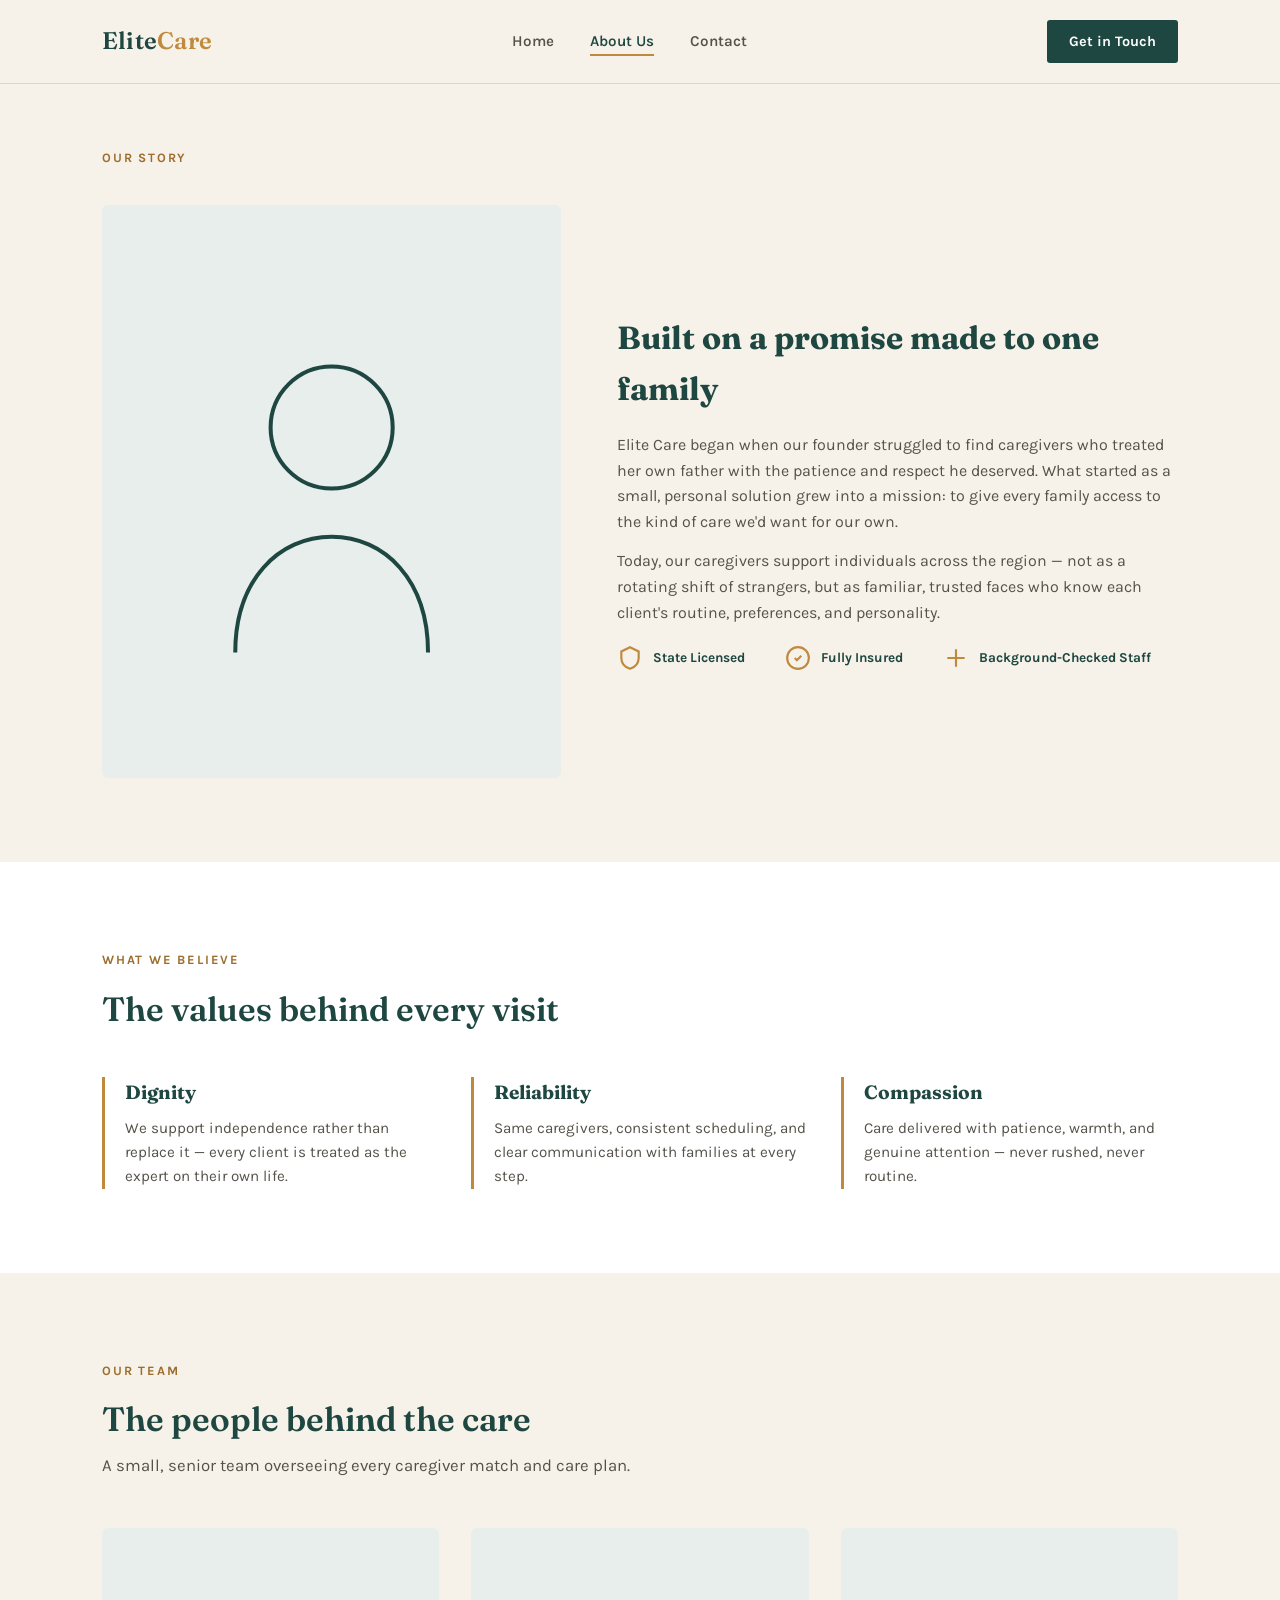
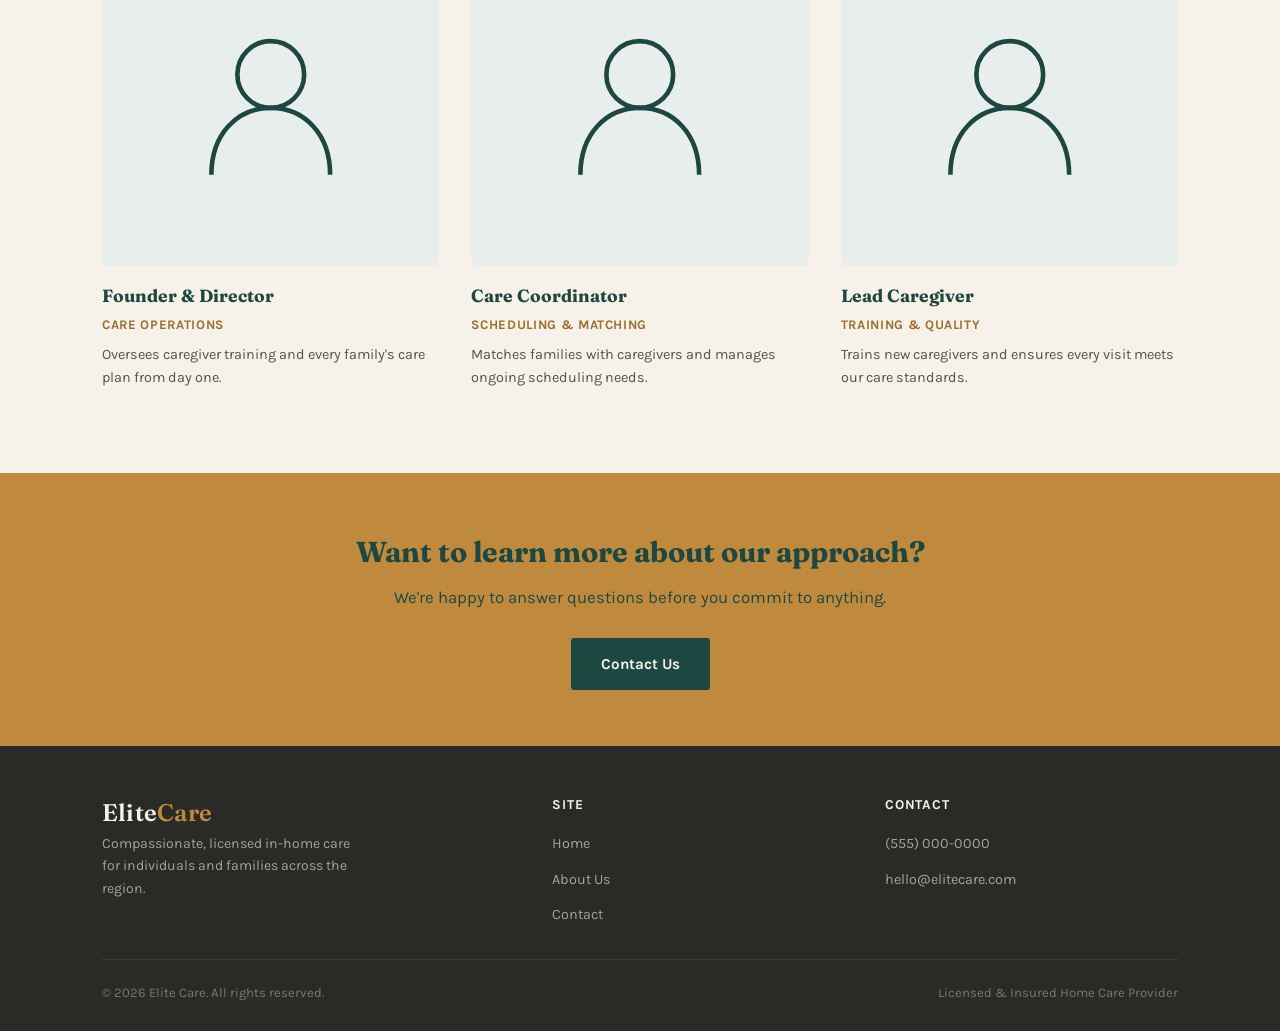
==== about.html @ 44407c24 "Add files via upload" ====
<!DOCTYPE html>
<html lang="en">
<head>
<meta charset="utf-8">
<meta name="viewport" content="width=device-width, initial-scale=1.0">
<title>About Us | Elite Care</title>
<meta name="description" content="Learn about Elite Care's mission, values, and the team behind our compassionate in-home care services.">
<link rel="preconnect" href="https://fonts.googleapis.com">
<link href="https://fonts.googleapis.com/css2?family=Fraunces:wght@500;600;700&amp;family=Karla:wght@400;500;700&amp;display=swap" rel="stylesheet">
<link rel="stylesheet" href="style.css">
<style type="text/css" nonce="">
.redacted {
  color: red !important;
}</style></head>
<body>

<header class="site-header">
  <nav class="nav">
    <a href="index.html" class="brand">Elite<span>Care</span></a>
    <ul class="nav-links">
      <li><a href="index.html">Home</a></li>
      <li><a href="about.html" class="active">About Us</a></li>
      <li><a href="contact.html">Contact</a></li>
    </ul>
    <a href="contact.html" class="nav-cta">Get in Touch</a>
  </nav>
</header>

<section style="padding-top:60px;">
  <div class="wrap">
    <span class="eyebrow" style="color:var(--gold-dark);">Our Story</span>
    <div class="founder-block" style="margin-top:18px;">
      <div class="founder-portrait" style="background:var(--teal-pale); display:flex; align-items:center; justify-content:center;">
        <svg viewbox="0 0 200 240" width="70%" fill="none" stroke="#1F4741" stroke-width="2.5">
          <circle cx="100" cy="80" r="38"></circle>
          <path d="M40 220c0-45 27-72 60-72s60 27 60 72"></path>
        </svg>
      </div>
      <div>
        <h2>Built on a promise made to one family</h2>
        <p>Elite Care began when our founder struggled to find caregivers who treated her own father with the patience and respect he deserved. What started as a small, personal solution grew into a mission: to give every family access to the kind of care we'd want for our own.</p>
        <p>Today, our caregivers support individuals across the region — not as a rotating shift of strangers, but as familiar, trusted faces who know each client's routine, preferences, and personality.</p>
        <div class="badges-row">
          <div class="badge-item">
            <svg viewbox="0 0 24 24" fill="none" stroke="#C08A3E" stroke-width="2"><path d="M12 2l8 4v6c0 5-3.5 8.5-8 10-4.5-1.5-8-5-8-10V6l8-4z"></path></svg>
            State Licensed
          </div>
          <div class="badge-item">
            <svg viewbox="0 0 24 24" fill="none" stroke="#C08A3E" stroke-width="2"><path d="M9 12l2 2 4-4"></path><circle cx="12" cy="12" r="10"></circle></svg>
            Fully Insured
          </div>
          <div class="badge-item">
            <svg viewbox="0 0 24 24" fill="none" stroke="#C08A3E" stroke-width="2"><path d="M12 4v16M4 12h16"></path></svg>
            Background-Checked Staff
          </div>
        </div>
      </div>
    </div>
  </div>
</section>

<section class="section-alt">
  <div class="wrap">
    <div class="section-head">
      <span class="eyebrow">What We Believe</span>
      <h2>The values behind every visit</h2>
    </div>
    <div class="values-grid">
      <div class="value-item">
        <h3>Dignity</h3>
        <p>We support independence rather than replace it — every client is treated as the expert on their own life.</p>
      </div>
      <div class="value-item">
        <h3>Reliability</h3>
        <p>Same caregivers, consistent scheduling, and clear communication with families at every step.</p>
      </div>
      <div class="value-item">
        <h3>Compassion</h3>
        <p>Care delivered with patience, warmth, and genuine attention — never rushed, never routine.</p>
      </div>
    </div>
  </div>
</section>

<section>
  <div class="wrap">
    <div class="section-head">
      <span class="eyebrow">Our Team</span>
      <h2>The people behind the care</h2>
      <p>A small, senior team overseeing every caregiver match and care plan.</p>
    </div>
    <div class="team-grid">
      <div class="team-card">
        <div class="team-photo" style="background:var(--teal-pale); display:flex; align-items:center; justify-content:center;">
          <svg viewbox="0 0 100 100" width="55%" fill="none" stroke="#1F4741" stroke-width="2.5"><circle cx="50" cy="38" r="18"></circle><path d="M18 92c0-22 14-36 32-36s32 14 32 36"></path></svg>
        </div>
        <h3>Founder &amp; Director</h3>
        <div class="role">Care Operations</div>
        <p class="bio">Oversees caregiver training and every family's care plan from day one.</p>
      </div>
      <div class="team-card">
        <div class="team-photo" style="background:var(--teal-pale); display:flex; align-items:center; justify-content:center;">
          <svg viewbox="0 0 100 100" width="55%" fill="none" stroke="#1F4741" stroke-width="2.5"><circle cx="50" cy="38" r="18"></circle><path d="M18 92c0-22 14-36 32-36s32 14 32 36"></path></svg>
        </div>
        <h3>Care Coordinator</h3>
        <div class="role">Scheduling &amp; Matching</div>
        <p class="bio">Matches families with caregivers and manages ongoing scheduling needs.</p>
      </div>
      <div class="team-card">
        <div class="team-photo" style="background:var(--teal-pale); display:flex; align-items:center; justify-content:center;">
          <svg viewbox="0 0 100 100" width="55%" fill="none" stroke="#1F4741" stroke-width="2.5"><circle cx="50" cy="38" r="18"></circle><path d="M18 92c0-22 14-36 32-36s32 14 32 36"></path></svg>
        </div>
        <h3>Lead Caregiver</h3>
        <div class="role">Training &amp; Quality</div>
        <p class="bio">Trains new caregivers and ensures every visit meets our care standards.</p>
      </div>
    </div>
  </div>
</section>

<div class="cta-banner">
  <h2>Want to learn more about our approach?</h2>
  <p>We're happy to answer questions before you commit to anything.</p>
  <a href="contact.html" class="btn btn-gold">Contact Us</a>
</div>

<footer>
  <div class="wrap">
    <div class="footer-grid">
      <div>
        <a href="index.html" class="brand">Elite<span>Care</span></a>
        <p>Compassionate, licensed in-home care for individuals and families across the region.</p>
      </div>
      <div class="footer-col">
        <h4>Site</h4>
        <ul>
          <li><a href="index.html">Home</a></li>
          <li><a href="about.html">About Us</a></li>
          <li><a href="contact.html">Contact</a></li>
        </ul>
      </div>
      <div class="footer-col">
        <h4>Contact</h4>
        <ul>
          <li><a href="tel:+15550000000">(555) 000-0000</a></li>
          <li><a href="mailto:hello@elitecare.com">hello@elitecare.com</a></li>
        </ul>
      </div>
    </div>
    <div class="footer-bottom">
      <span>© 2026 Elite Care. All rights reserved.</span>
      <span>Licensed &amp; Insured Home Care Provider</span>
    </div>
  </div>
</footer>

</body>
</html>
---- style.css ----
/* ============================================
   Elite Care — Design Tokens
   Palette: deep teal (trust, calm) + warm ochre gold (warmth, care)
   Type: Fraunces (display, warm serif) + Karla (body, clean sans)
   ============================================ */

:root {
  --teal-deep: #1F4741;
  --teal-mid: #3D6B63;
  --teal-pale: #E7EEEC;
  --cream: #F6F2E9;
  --gold: #C08A3E;
  --gold-dark: #9C6D2C;
  --charcoal: #2A2A26;
  --charcoal-soft: #55524A;
  --white: #FFFFFF;
  --line: #DDD5C4;

  --font-display: 'Fraunces', Georgia, serif;
  --font-body: 'Karla', -apple-system, sans-serif;

  --max-w: 1140px;
}

* { box-sizing: border-box; margin: 0; padding: 0; }

html { scroll-behavior: smooth; }

body {
  font-family: var(--font-body);
  color: var(--charcoal);
  background: var(--cream);
  line-height: 1.6;
  -webkit-font-smoothing: antialiased;
}

a { color: inherit; text-decoration: none; }

img { max-width: 100%; display: block; }

.wrap {
  max-width: var(--max-w);
  margin: 0 auto;
  padding: 0 32px;
}

/* ---------- Header / Nav ---------- */
.site-header {
  position: sticky;
  top: 0;
  z-index: 50;
  background: var(--cream);
  border-bottom: 1px solid var(--line);
}

.nav {
  display: flex;
  align-items: center;
  justify-content: space-between;
  padding: 20px 32px;
  max-width: var(--max-w);
  margin: 0 auto;
}

.brand {
  font-family: var(--font-display);
  font-weight: 600;
  font-size: 1.5rem;
  color: var(--teal-deep);
  letter-spacing: 0.01em;
}

.brand span {
  color: var(--gold);
}

.nav-links {
  display: flex;
  gap: 36px;
  list-style: none;
  font-size: 0.95rem;
  font-weight: 600;
}

.nav-links a {
  color: var(--charcoal-soft);
  padding-bottom: 4px;
  border-bottom: 2px solid transparent;
  transition: border-color 0.2s, color 0.2s;
}

.nav-links a:hover,
.nav-links a.active {
  color: var(--teal-deep);
  border-color: var(--gold);
}

.nav-cta {
  background: var(--teal-deep);
  color: var(--white) !important;
  padding: 10px 22px;
  border-radius: 3px;
  font-weight: 700;
  font-size: 0.9rem;
  transition: background 0.2s;
}
.nav-cta:hover { background: var(--gold-dark); }

.nav-toggle { display: none; }

/* ---------- Hero ---------- */
.hero {
  background: var(--teal-deep);
  color: var(--cream);
  overflow: hidden;
  position: relative;
}

.hero-inner {
  max-width: var(--max-w);
  margin: 0 auto;
  padding: 90px 32px 70px;
  display: grid;
  grid-template-columns: 1.1fr 0.9fr;
  gap: 50px;
  align-items: center;
}

.eyebrow {
  font-size: 0.8rem;
  letter-spacing: 0.14em;
  text-transform: uppercase;
  color: var(--gold);
  font-weight: 700;
  margin-bottom: 18px;
  display: inline-block;
}

.hero h1 {
  font-family: var(--font-display);
  font-size: 3rem;
  line-height: 1.1;
  font-weight: 600;
  margin-bottom: 22px;
  max-width: 15ch;
}

.hero p.lead {
  font-size: 1.15rem;
  color: #D9E4E1;
  max-width: 42ch;
  margin-bottom: 34px;
}

.btn {
  display: inline-block;
  font-weight: 700;
  padding: 14px 30px;
  border-radius: 3px;
  font-size: 0.95rem;
  transition: transform 0.15s, background 0.2s;
}

.btn-gold {
  background: var(--gold);
  color: var(--teal-deep);
}
.btn-gold:hover { background: #d59b4c; transform: translateY(-1px); }

.btn-outline {
  border: 1.5px solid var(--cream);
  color: var(--cream);
  margin-left: 14px;
}
.btn-outline:hover { background: rgba(246,242,233,0.1); }

.hero-actions { display: flex; align-items: center; flex-wrap: wrap; gap: 4px; }

/* Hero illustration */
.hero-art { width: 100%; }

/* ---------- Section basics ---------- */
section { padding: 84px 0; }

.section-head {
  max-width: 640px;
  margin-bottom: 48px;
}

.section-head .eyebrow { color: var(--gold-dark); }

.section-head h2 {
  font-family: var(--font-display);
  font-size: 2.1rem;
  font-weight: 600;
  color: var(--teal-deep);
  line-height: 1.2;
}

.section-head p {
  color: var(--charcoal-soft);
  margin-top: 14px;
  font-size: 1.05rem;
}

.section-alt { background: var(--white); }

/* ---------- Services grid ---------- */
.services-grid {
  display: grid;
  grid-template-columns: repeat(4, 1fr);
  gap: 28px;
}

.service-card {
  background: var(--white);
  border: 1px solid var(--line);
  border-radius: 4px;
  padding: 30px 24px;
  transition: border-color 0.2s, transform 0.2s;
}
.service-card:hover {
  border-color: var(--gold);
  transform: translateY(-3px);
}

.service-card .icon {
  width: 42px; height: 42px;
  margin-bottom: 18px;
}

.service-card h3 {
  font-family: var(--font-display);
  font-size: 1.15rem;
  color: var(--teal-deep);
  margin-bottom: 8px;
  font-weight: 600;
}

.service-card p {
  font-size: 0.92rem;
  color: var(--charcoal-soft);
}

/* ---------- Day of Care (signature element) ---------- */
.day-of-care {
  background: var(--teal-pale);
}

.timeline {
  display: grid;
  grid-template-columns: repeat(4, 1fr);
  gap: 0;
  position: relative;
  margin-top: 20px;
}

.timeline::before {
  content: '';
  position: absolute;
  top: 22px;
  left: 6%;
  right: 6%;
  height: 2px;
  background: var(--gold);
  opacity: 0.4;
}

.time-stop {
  text-align: center;
  padding: 0 14px;
  position: relative;
}

.time-dot {
  width: 46px; height: 46px;
  border-radius: 50%;
  background: var(--white);
  border: 2px solid var(--gold);
  display: flex;
  align-items: center;
  justify-content: center;
  margin: 0 auto 18px;
  position: relative;
  z-index: 2;
}

.time-dot svg { width: 22px; height: 22px; }

.time-label {
  font-size: 0.78rem;
  text-transform: uppercase;
  letter-spacing: 0.08em;
  color: var(--gold-dark);
  font-weight: 700;
  margin-bottom: 6px;
}

.time-stop h4 {
  font-family: var(--font-display);
  color: var(--teal-deep);
  font-size: 1.05rem;
  margin-bottom: 6px;
  font-weight: 600;
}

.time-stop p {
  font-size: 0.88rem;
  color: var(--charcoal-soft);
}

/* ---------- Trust / values ---------- */
.values-grid {
  display: grid;
  grid-template-columns: repeat(3, 1fr);
  gap: 32px;
}

.value-item {
  border-left: 3px solid var(--gold);
  padding-left: 20px;
}

.value-item h3 {
  font-family: var(--font-display);
  color: var(--teal-deep);
  font-size: 1.2rem;
  margin-bottom: 8px;
}

.value-item p { color: var(--charcoal-soft); font-size: 0.95rem; }

/* ---------- Testimonial ---------- */
.testimonial {
  background: var(--teal-deep);
  color: var(--cream);
  border-radius: 6px;
  padding: 48px;
  display: grid;
  grid-template-columns: auto 1fr;
  gap: 32px;
  align-items: center;
}

.testimonial .mark {
  font-family: var(--font-display);
  font-size: 4rem;
  color: var(--gold);
  line-height: 1;
}

.testimonial blockquote {
  font-family: var(--font-display);
  font-size: 1.35rem;
  font-weight: 500;
  line-height: 1.45;
  margin-bottom: 14px;
}

.testimonial cite {
  font-style: normal;
  color: #C7D6D2;
  font-size: 0.9rem;
}

/* ---------- CTA banner ---------- */
.cta-banner {
  background: var(--gold);
  color: var(--teal-deep);
  text-align: center;
  padding: 56px 32px;
}

.cta-banner h2 {
  font-family: var(--font-display);
  font-size: 1.8rem;
  margin-bottom: 10px;
}

.cta-banner p { margin-bottom: 26px; font-size: 1.05rem; }

.cta-banner .btn-gold {
  background: var(--teal-deep);
  color: var(--cream);
}
.cta-banner .btn-gold:hover { background: var(--charcoal); }

/* ---------- About page ---------- */
.founder-block {
  display: grid;
  grid-template-columns: 0.9fr 1.1fr;
  gap: 56px;
  align-items: center;
}

.founder-portrait {
  aspect-ratio: 4/5;
  border-radius: 6px;
  overflow: hidden;
}

.founder-block h2 {
  font-family: var(--font-display);
  color: var(--teal-deep);
  font-size: 2rem;
  margin-bottom: 18px;
}

.founder-block p { color: var(--charcoal-soft); margin-bottom: 14px; }

.badges-row {
  display: flex;
  gap: 40px;
  flex-wrap: wrap;
  margin-top: 20px;
}

.badge-item {
  display: flex;
  align-items: center;
  gap: 10px;
  font-size: 0.85rem;
  font-weight: 700;
  color: var(--teal-deep);
}

.badge-item svg { width: 26px; height: 26px; }

.team-grid {
  display: grid;
  grid-template-columns: repeat(3, 1fr);
  gap: 32px;
}

.team-card {
  text-align: left;
}

.team-photo {
  aspect-ratio: 1;
  border-radius: 6px;
  margin-bottom: 16px;
  overflow: hidden;
}

.team-card h3 {
  font-family: var(--font-display);
  color: var(--teal-deep);
  font-size: 1.1rem;
  margin-bottom: 4px;
}

.team-card .role {
  color: var(--gold-dark);
  font-size: 0.82rem;
  font-weight: 700;
  text-transform: uppercase;
  letter-spacing: 0.05em;
  margin-bottom: 8px;
}

.team-card p.bio { font-size: 0.9rem; color: var(--charcoal-soft); }

/* ---------- Contact page ---------- */
.contact-grid {
  display: grid;
  grid-template-columns: 1.1fr 0.9fr;
  gap: 56px;
}

.contact-form {
  display: flex;
  flex-direction: column;
  gap: 18px;
}

.form-row { display: flex; flex-direction: column; gap: 6px; }

.form-row label {
  font-size: 0.85rem;
  font-weight: 700;
  color: var(--teal-deep);
}

.form-row input,
.form-row select,
.form-row textarea {
  border: 1px solid var(--line);
  background: var(--white);
  padding: 12px 14px;
  border-radius: 3px;
  font-family: var(--font-body);
  font-size: 0.95rem;
  color: var(--charcoal);
}

.form-row input:focus,
.form-row select:focus,
.form-row textarea:focus {
  outline: 2px solid var(--gold);
  outline-offset: 1px;
}

.contact-form textarea { resize: vertical; min-height: 120px; }

.contact-side {
  background: var(--white);
  border: 1px solid var(--line);
  border-radius: 6px;
  padding: 32px;
}

.contact-side h3 {
  font-family: var(--font-display);
  color: var(--teal-deep);
  margin-bottom: 18px;
  font-size: 1.2rem;
}

.contact-line {
  display: flex;
  gap: 14px;
  margin-bottom: 18px;
  align-items: flex-start;
}

.contact-line svg {
  width: 20px; height: 20px;
  flex-shrink: 0;
  margin-top: 2px;
  color: var(--gold-dark);
}

.contact-line strong { display: block; font-size: 0.9rem; color: var(--charcoal); }
.contact-line span { font-size: 0.88rem; color: var(--charcoal-soft); }

.map-embed {
  margin-top: 20px;
  border-radius: 4px;
  overflow: hidden;
  border: 1px solid var(--line);
}
.map-embed iframe { width: 100%; height: 220px; border: 0; display: block; }

/* ---------- Footer ---------- */
footer {
  background: var(--charcoal);
  color: #C7C3B8;
  padding: 48px 0 28px;
}

.footer-grid {
  display: grid;
  grid-template-columns: 1.4fr 1fr 1fr;
  gap: 40px;
  margin-bottom: 32px;
}

.footer-grid .brand { color: var(--cream); margin-bottom: 10px; }
.footer-grid .brand span { color: var(--gold); }

.footer-grid p { font-size: 0.88rem; color: #A7A395; max-width: 32ch; }

.footer-col h4 {
  color: var(--cream);
  font-size: 0.85rem;
  text-transform: uppercase;
  letter-spacing: 0.06em;
  margin-bottom: 14px;
}

.footer-col ul { list-style: none; display: flex; flex-direction: column; gap: 10px; }
.footer-col a { font-size: 0.9rem; color: #A7A395; transition: color 0.2s; }
.footer-col a:hover { color: var(--gold); }

.footer-bottom {
  border-top: 1px solid #3D3B34;
  padding-top: 22px;
  font-size: 0.82rem;
  color: #7C7969;
  display: flex;
  justify-content: space-between;
  flex-wrap: wrap;
  gap: 10px;
}

/* ---------- Responsive ---------- */
@media (max-width: 860px) {
  .hero-inner { grid-template-columns: 1fr; padding-top: 50px; }
  .hero h1 { font-size: 2.2rem; }
  .nav-links { display: none; }
  .services-grid { grid-template-columns: repeat(2, 1fr); }
  .timeline { grid-template-columns: repeat(2, 1fr); row-gap: 32px; }
  .timeline::before { display: none; }
  .values-grid { grid-template-columns: 1fr; }
  .testimonial { grid-template-columns: 1fr; padding: 32px; }
  .founder-block { grid-template-columns: 1fr; }
  .team-grid { grid-template-columns: 1fr 1fr; }
  .contact-grid { grid-template-columns: 1fr; }
  .footer-grid { grid-template-columns: 1fr; }
}

@media (max-width: 480px) {
  .services-grid { grid-template-columns: 1fr; }
  .team-grid { grid-template-columns: 1fr; }
}

/* Reduced motion */
@media (prefers-reduced-motion: reduce) {
  * { transition: none !important; scroll-behavior: auto !important; }
}
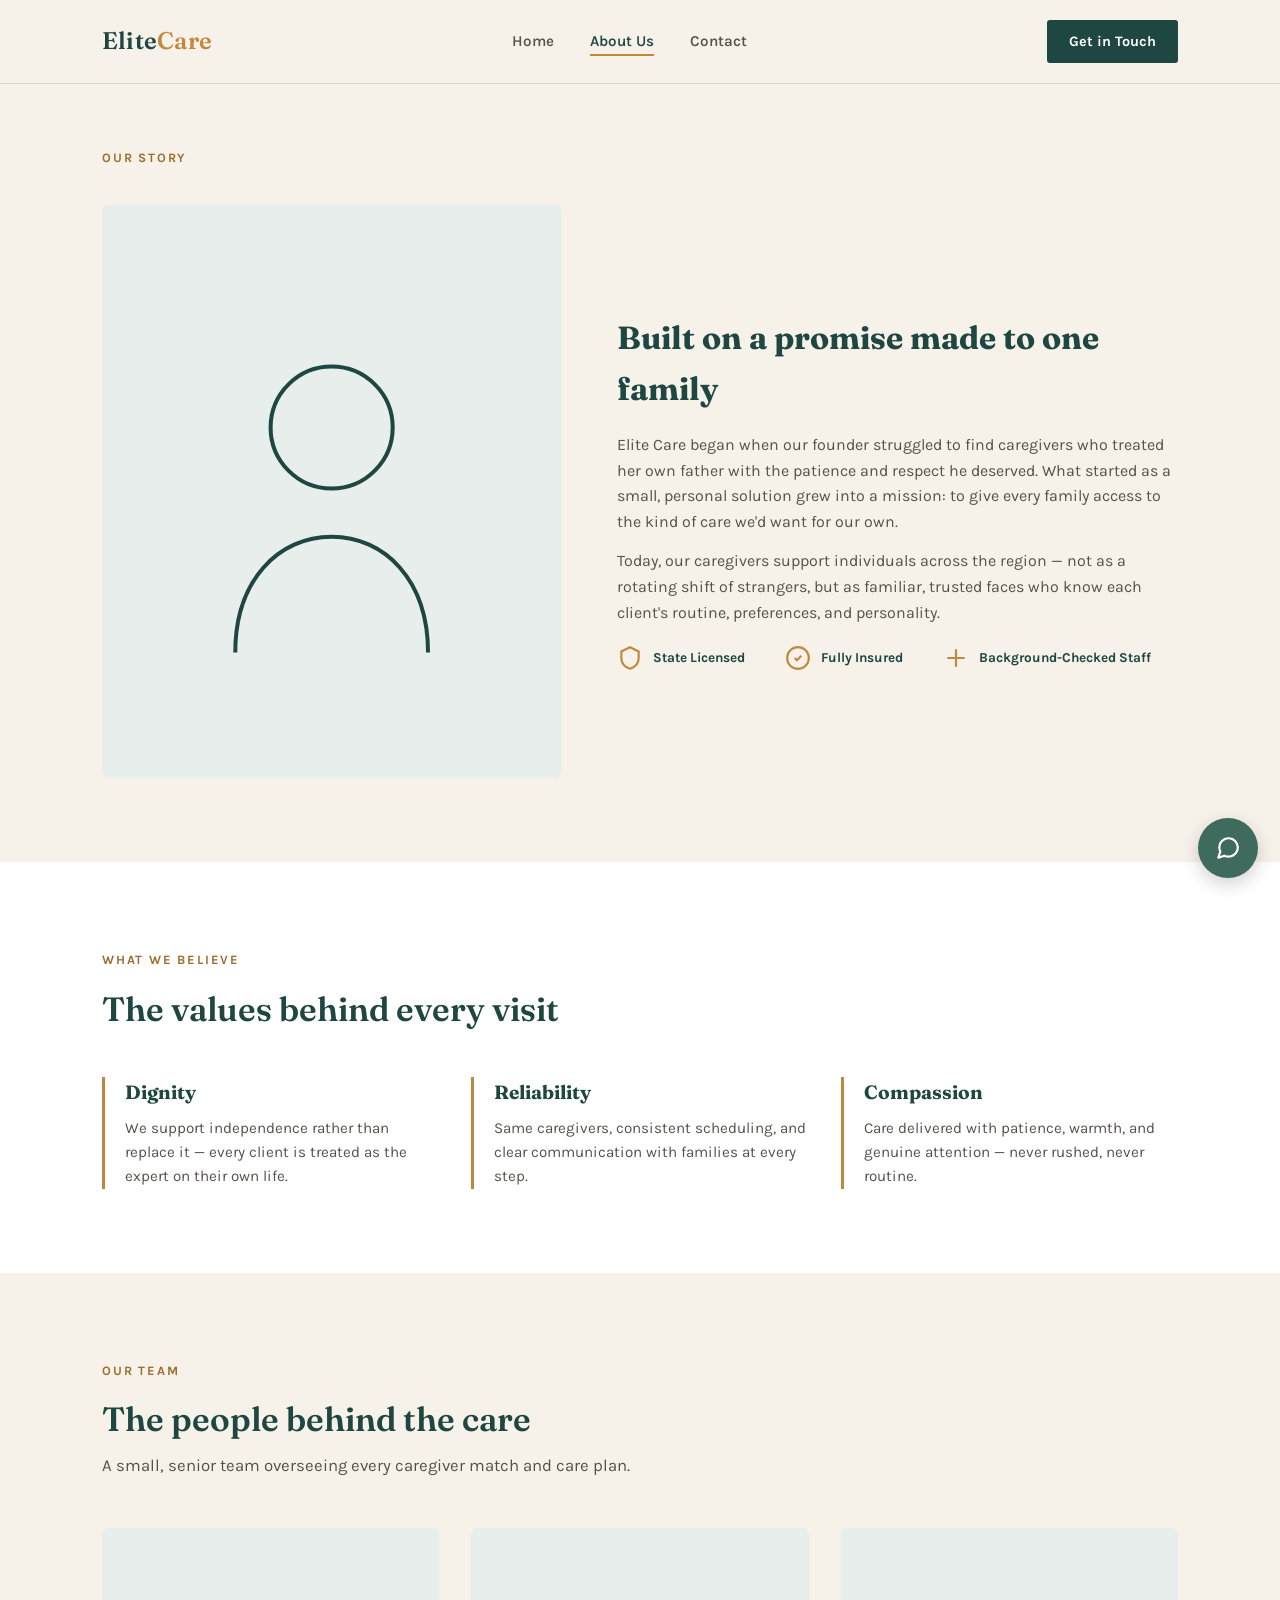
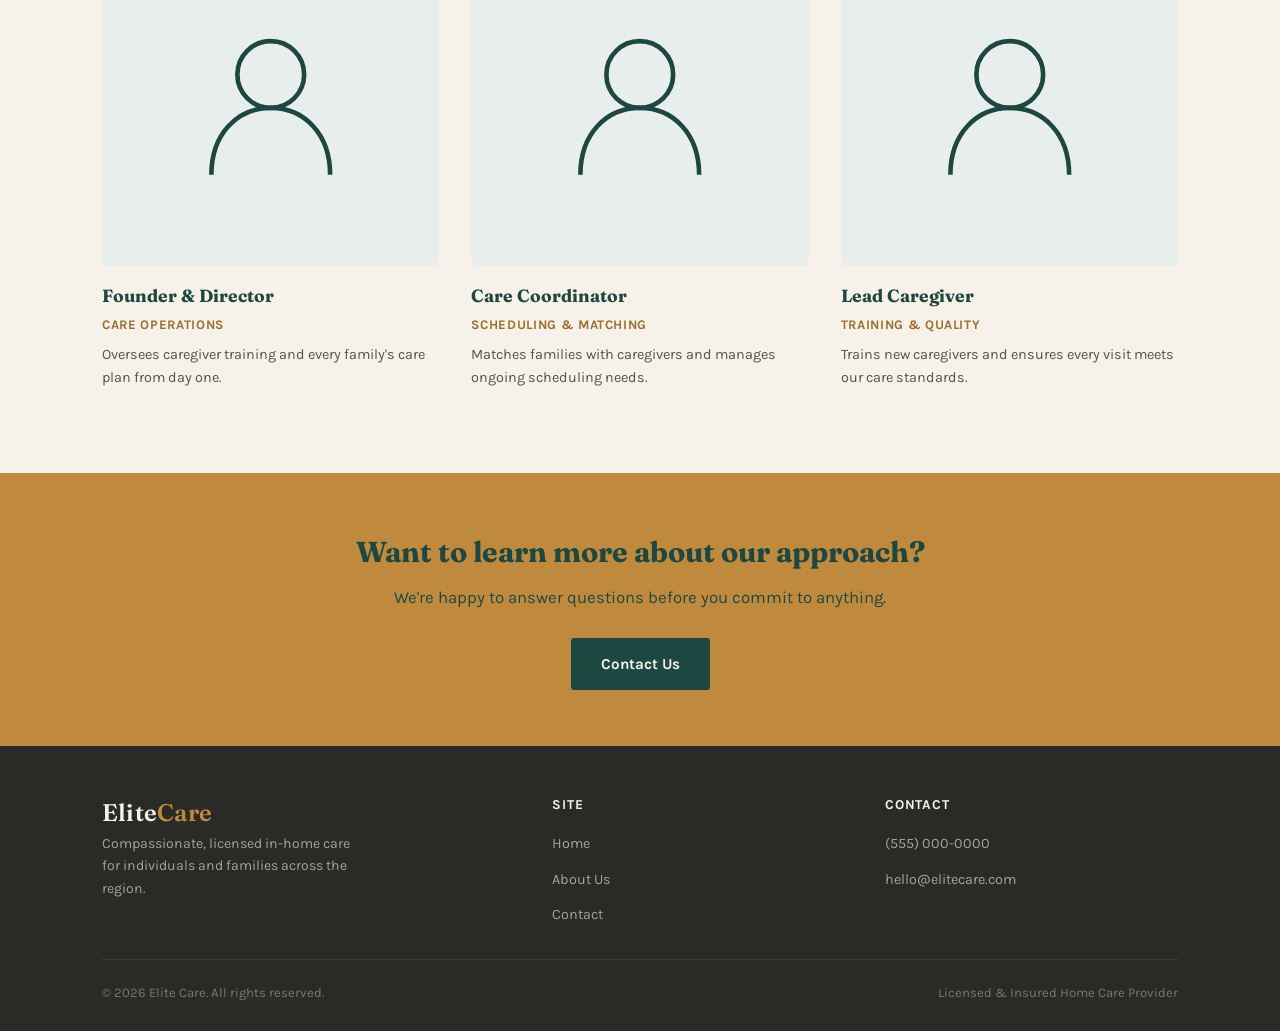
==== commit 94e6db3b: "Update about.html" ====
--- a/about.html
+++ b/about.html
@@ -153,6 +153,298 @@
     </div>
   </div>
 </footer>
-
+<!--
+  ELITE CARE — FREE FAQ CHAT WIDGET (no API key, no backend, no cost)
+  --------------------------------------------------------------------
+-->
+<style>
+  #ec-chat-launcher {
+    position: fixed;
+    bottom: 22px;
+    right: 22px;
+    width: 60px;
+    height: 60px;
+    border-radius: 50%;
+    background: #3F6B5E;
+    color: #fff;
+    border: none;
+    box-shadow: 0 6px 18px rgba(0,0,0,0.18);
+    cursor: pointer;
+    display: flex;
+    align-items: center;
+    justify-content: center;
+    z-index: 9999;
+    transition: transform 0.15s ease;
+  }
+  #ec-chat-launcher:hover { transform: scale(1.06); }
+  #ec-chat-launcher svg { width: 26px; height: 26px; }
+
+  #ec-chat-panel {
+    position: fixed;
+    bottom: 96px;
+    right: 22px;
+    width: 340px;
+    max-width: calc(100vw - 32px);
+    height: 460px;
+    max-height: calc(100vh - 140px);
+    background: #FCFBF8;
+    border-radius: 16px;
+    box-shadow: 0 12px 40px rgba(0,0,0,0.22);
+    display: none;
+    flex-direction: column;
+    overflow: hidden;
+    z-index: 9999;
+    font-family: -apple-system, BlinkMacSystemFont, "Segoe UI", Helvetica, Arial, sans-serif;
+  }
+  #ec-chat-panel.open { display: flex; }
+
+  #ec-chat-header {
+    background: #3F6B5E;
+    color: #fff;
+    padding: 14px 16px;
+    display: flex;
+    justify-content: space-between;
+    align-items: center;
+  }
+  #ec-chat-header .title { font-weight: 600; font-size: 15px; }
+  #ec-chat-header .subtitle { font-size: 12px; opacity: 0.85; margin-top: 2px; }
+  #ec-chat-close {
+    background: none; border: none; color: #fff; cursor: pointer;
+    font-size: 20px; line-height: 1; padding: 4px;
+  }
+
+  #ec-chat-messages {
+    flex: 1;
+    overflow-y: auto;
+    padding: 14px;
+    display: flex;
+    flex-direction: column;
+    gap: 10px;
+    background: #FCFBF8;
+  }
+  .ec-msg { max-width: 82%; padding: 9px 12px; border-radius: 12px; font-size: 13.5px; line-height: 1.4; white-space: pre-line; }
+  .ec-msg.bot { background: #EDEAE2; color: #2B2B28; align-self: flex-start; border-bottom-left-radius: 4px; }
+  .ec-msg.user { background: #3F6B5E; color: #fff; align-self: flex-end; border-bottom-right-radius: 4px; }
+
+  #ec-chat-quickreplies {
+    display: flex;
+    flex-wrap: wrap;
+    gap: 6px;
+    padding: 0 14px 10px 14px;
+    background: #FCFBF8;
+  }
+  .ec-quick-btn {
+    background: #fff;
+    border: 1px solid #DAD5C6;
+    color: #3F6B5E;
+    font-size: 12px;
+    padding: 6px 10px;
+    border-radius: 14px;
+    cursor: pointer;
+  }
+  .ec-quick-btn:hover { background: #EDEAE2; }
+
+  #ec-chat-inputbar {
+    display: flex;
+    border-top: 1px solid #E7E3D8;
+    padding: 10px;
+    gap: 8px;
+    background: #FCFBF8;
+  }
+  #ec-chat-input {
+    flex: 1;
+    border: 1px solid #DAD5C6;
+    border-radius: 20px;
+    padding: 9px 14px;
+    font-size: 13.5px;
+    outline: none;
+  }
+  #ec-chat-input:focus { border-color: #3F6B5E; }
+  #ec-chat-send {
+    background: #3F6B5E;
+    border: none;
+    color: #fff;
+    width: 38px;
+    height: 38px;
+    border-radius: 50%;
+    cursor: pointer;
+    flex-shrink: 0;
+    display: flex;
+    align-items: center;
+    justify-content: center;
+  }
+  #ec-chat-send svg { width: 16px; height: 16px; }
+
+  @media (max-width: 420px) {
+    #ec-chat-panel { right: 16px; left: 16px; width: auto; }
+    #ec-chat-launcher { right: 16px; }
+  }
+</style>
+
+<button id="ec-chat-launcher" aria-label="Open chat">
+  <svg viewBox="0 0 24 24" fill="none" stroke="currentColor" stroke-width="2" stroke-linecap="round" stroke-linejoin="round">
+    <path d="M21 11.5a8.38 8.38 0 0 1-.9 3.8 8.5 8.5 0 0 1-7.6 4.7 8.38 8.38 0 0 1-3.8-.9L3 21l1.9-5.7a8.38 8.38 0 0 1-.9-3.8 8.5 8.5 0 0 1 4.7-7.6 8.38 8.38 0 0 1 3.8-.9h.5a8.48 8.48 0 0 1 8 8v.5z"/>
+  </svg>
+</button>
+
+<div id="ec-chat-panel">
+  <div id="ec-chat-header">
+    <div>
+      <div class="title">Elite Care Assistant</div>
+      <div class="subtitle">Here 24/7</div>
+    </div>
+    <button id="ec-chat-close" aria-label="Close chat">×</button>
+  </div>
+  <div id="ec-chat-messages"></div>
+  <div id="ec-chat-quickreplies"></div>
+  <div id="ec-chat-inputbar">
+    <input id="ec-chat-input" type="text" placeholder="Ask a question..." autocomplete="off" />
+    <button id="ec-chat-send" aria-label="Send">
+      <svg viewBox="0 0 24 24" fill="currentColor"><path d="M2 21l21-9L2 3v7l15 2-15 2z"/></svg>
+    </button>
+  </div>
+</div>
+
+<script>
+(function () {
+  // ---------------------------------------------------------------------
+  // EDIT THIS LIST to change what the bot knows. Add as many entries as
+  // you like. "keywords" are words/phrases to look for in the visitor's
+  // message (case-insensitive). First match wins, so put more specific
+  // entries above general ones.
+  // ---------------------------------------------------------------------
+  const FAQS = [
+    {
+      keywords: ["service", "offer", "what do you do", "help with"],
+      answer: "We offer Personal Care (bathing, dressing, mobility support), Companionship, Meal Preparation, and Medication Reminders. Plans are customized to your loved one's routine and needs."
+    },
+    {
+      keywords: ["price", "cost", "how much", "rate", "fee"],
+      answer: "Pricing depends on the type and hours of care needed, so we put together a custom plan after a quick, free consultation. Want me to point you to the booking page?"
+    },
+    {
+      keywords: ["consult", "book", "schedule", "appointment", "get started", "sign up"],
+      answer: "You can schedule a free, no-obligation consultation on our Contact page — that's the best way to get started: elitecare page → Contact Us."
+    },
+    {
+      keywords: ["phone", "call", "number", "contact"],
+      answer: "You can reach us at (555) 000-0000 or email hello@elitecare.com. We're happy to answer questions over the phone too."
+    },
+    {
+      keywords: ["licensed", "insured", "background check", "trust", "safe", "vetted"],
+      answer: "All our caregivers are licensed, insured, background-checked, and trained. We also match families with consistent caregivers rather than a rotating cast of strangers."
+    },
+    {
+      keywords: ["live-in", "full time", "full-time", "part time", "part-time", "hours", "flexible"],
+      answer: "Scheduling is flexible — anywhere from a few hours a week to full-time live-in support, depending on what your family needs."
+    },
+    {
+      keywords: ["medication", "meds", "pills", "prescription"],
+      answer: "Our caregivers provide timely medication reminders to help keep everyday health routines on track."
+    },
+    {
+      keywords: ["meal", "food", "cook", "eat", "nutrition"],
+      answer: "We prepare nutritious, familiar meals planned around your loved one's dietary needs and preferences."
+    },
+    {
+      keywords: ["companion", "lonely", "company", "conversation", "activities"],
+      answer: "Our companionship visits include conversation, shared activities, and a familiar, friendly presence throughout the day."
+    },
+    {
+      keywords: ["area", "location", "region", "where"],
+      answer: "We provide in-home care across the region. Reach out via the Contact page or call (555) 000-0000 to confirm we cover your area."
+    },
+    {
+      keywords: ["hi", "hello", "hey"],
+      answer: "Hi there! I can help with questions about our services, scheduling, or getting started. What would you like to know?"
+    }
+  ];
+
+  const FALLBACK = "I'm not sure about that one — for anything specific, the best next step is to call (555) 000-0000, email hello@elitecare.com, or book a free consultation on our Contact page.";
+
+  const QUICK_REPLIES = [
+    { label: "Our services", text: "What services do you offer?" },
+    { label: "Pricing", text: "How much does it cost?" },
+    { label: "Book a consult", text: "How do I schedule a consultation?" }
+  ];
+
+  function findAnswer(text) {
+    const lower = text.toLowerCase();
+    for (const faq of FAQS) {
+      if (faq.keywords.some((k) => lower.includes(k))) {
+        return faq.answer;
+      }
+    }
+    return FALLBACK;
+  }
+
+  // ---------------------------------------------------------------------
+  // Widget wiring — no need to edit below this line
+  // ---------------------------------------------------------------------
+  const launcher = document.getElementById("ec-chat-launcher");
+  const panel = document.getElementById("ec-chat-panel");
+  const closeBtn = document.getElementById("ec-chat-close");
+  const messagesEl = document.getElementById("ec-chat-messages");
+  const quickRepliesEl = document.getElementById("ec-chat-quickreplies");
+  const input = document.getElementById("ec-chat-input");
+  const sendBtn = document.getElementById("ec-chat-send");
+
+  let opened = false;
+
+  function addMessage(text, role) {
+    const div = document.createElement("div");
+    div.className = "ec-msg " + (role === "user" ? "user" : "bot");
+    div.textContent = text;
+    messagesEl.appendChild(div);
+    messagesEl.scrollTop = messagesEl.scrollHeight;
+  }
+
+  function renderQuickReplies() {
+    quickRepliesEl.innerHTML = "";
+    QUICK_REPLIES.forEach((q) => {
+      const btn = document.createElement("button");
+      btn.className = "ec-quick-btn";
+      btn.textContent = q.label;
+      btn.addEventListener("click", () => handleUserText(q.text));
+      quickRepliesEl.appendChild(btn);
+    });
+  }
+
+  function toggle() {
+    opened = !opened;
+    panel.classList.toggle("open", opened);
+    if (opened && messagesEl.children.length === 0) {
+      addMessage("Hi! I'm the Elite Care assistant, here 24/7. Ask me anything about our services, or tap a question below to get started.", "bot");
+      renderQuickReplies();
+    }
+    if (opened) input.focus();
+  }
+
+  launcher.addEventListener("click", toggle);
+  closeBtn.addEventListener("click", toggle);
+
+  function handleUserText(text) {
+    if (!text.trim()) return;
+    addMessage(text, "user");
+    setTimeout(() => {
+      addMessage(findAnswer(text), "bot");
+    }, 300); // tiny delay so it feels like a real reply, not an instant lookup
+  }
+
+  sendBtn.addEventListener("click", () => {
+    const text = input.value;
+    input.value = "";
+    handleUserText(text);
+  });
+
+  input.addEventListener("keydown", (e) => {
+    if (e.key === "Enter") {
+      const text = input.value;
+      input.value = "";
+      handleUserText(text);
+    }
+  });
+})();
+</script>
 </body>
 </html>
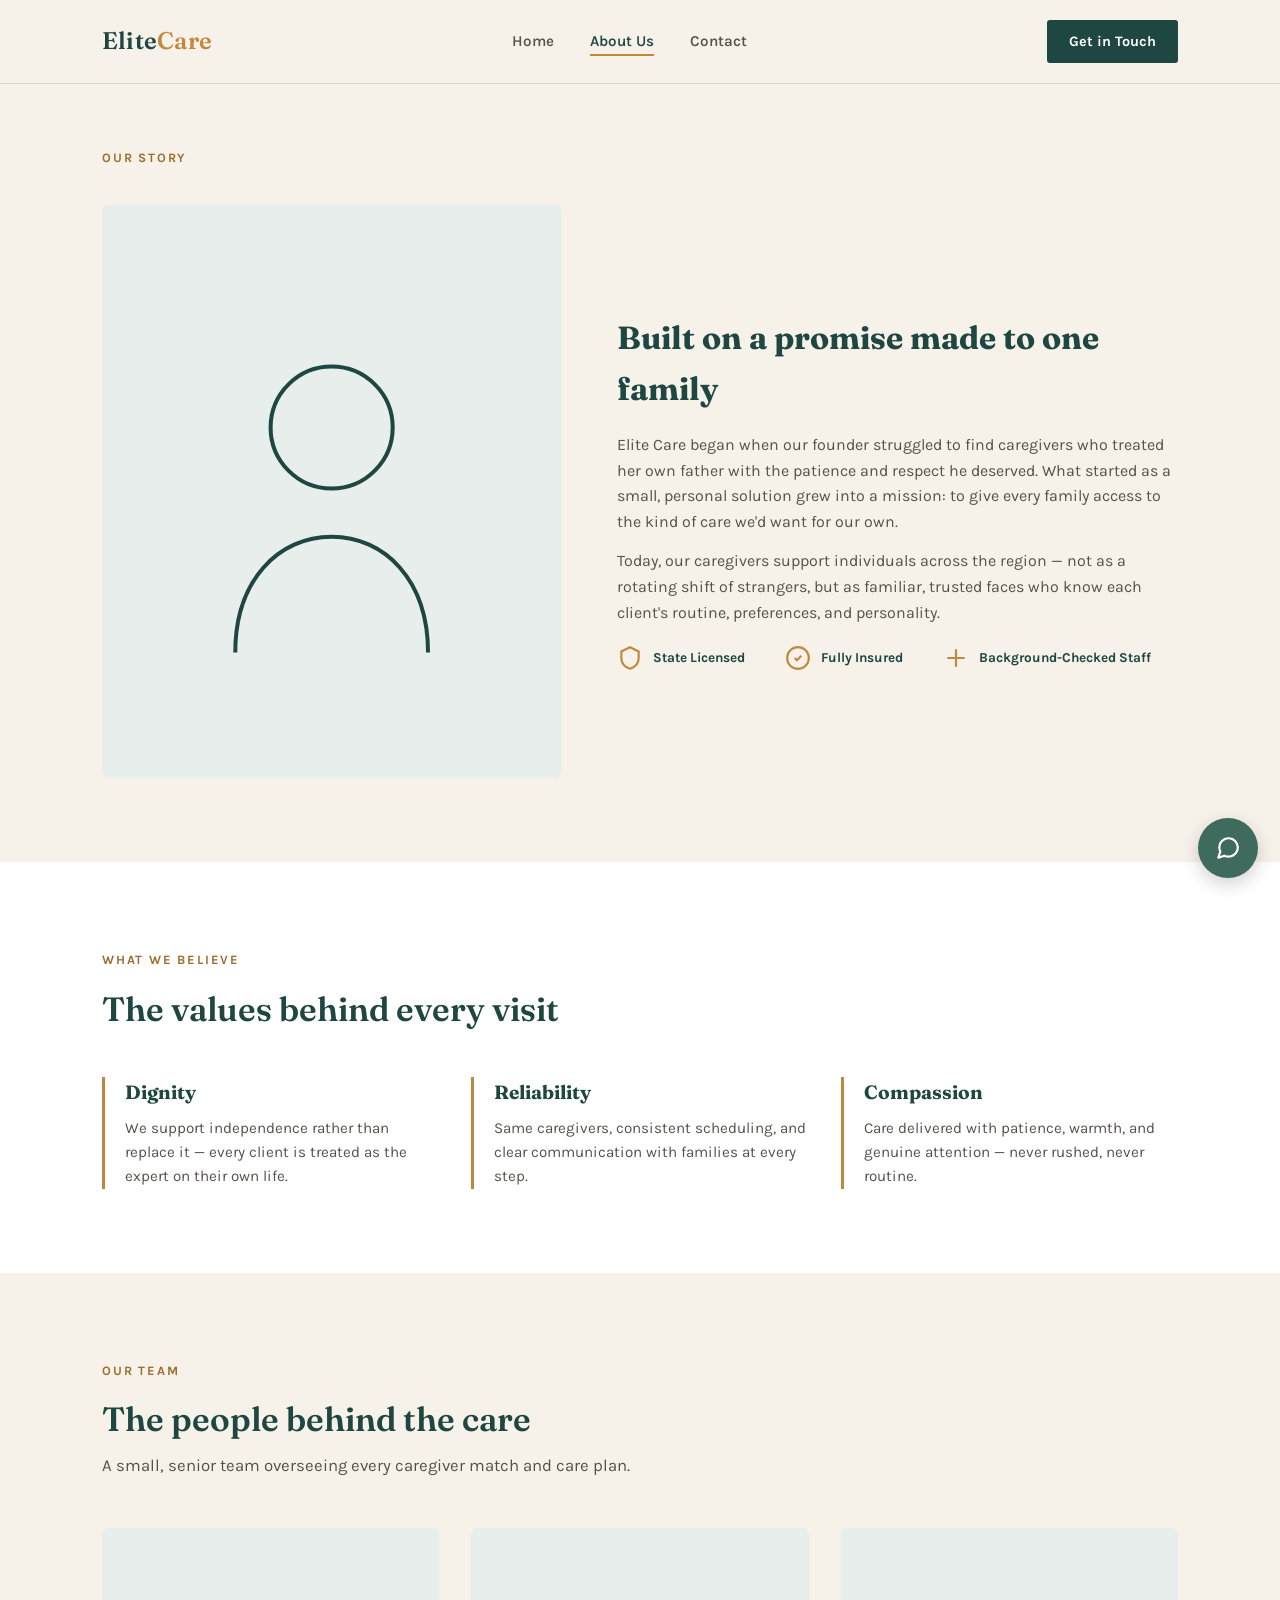
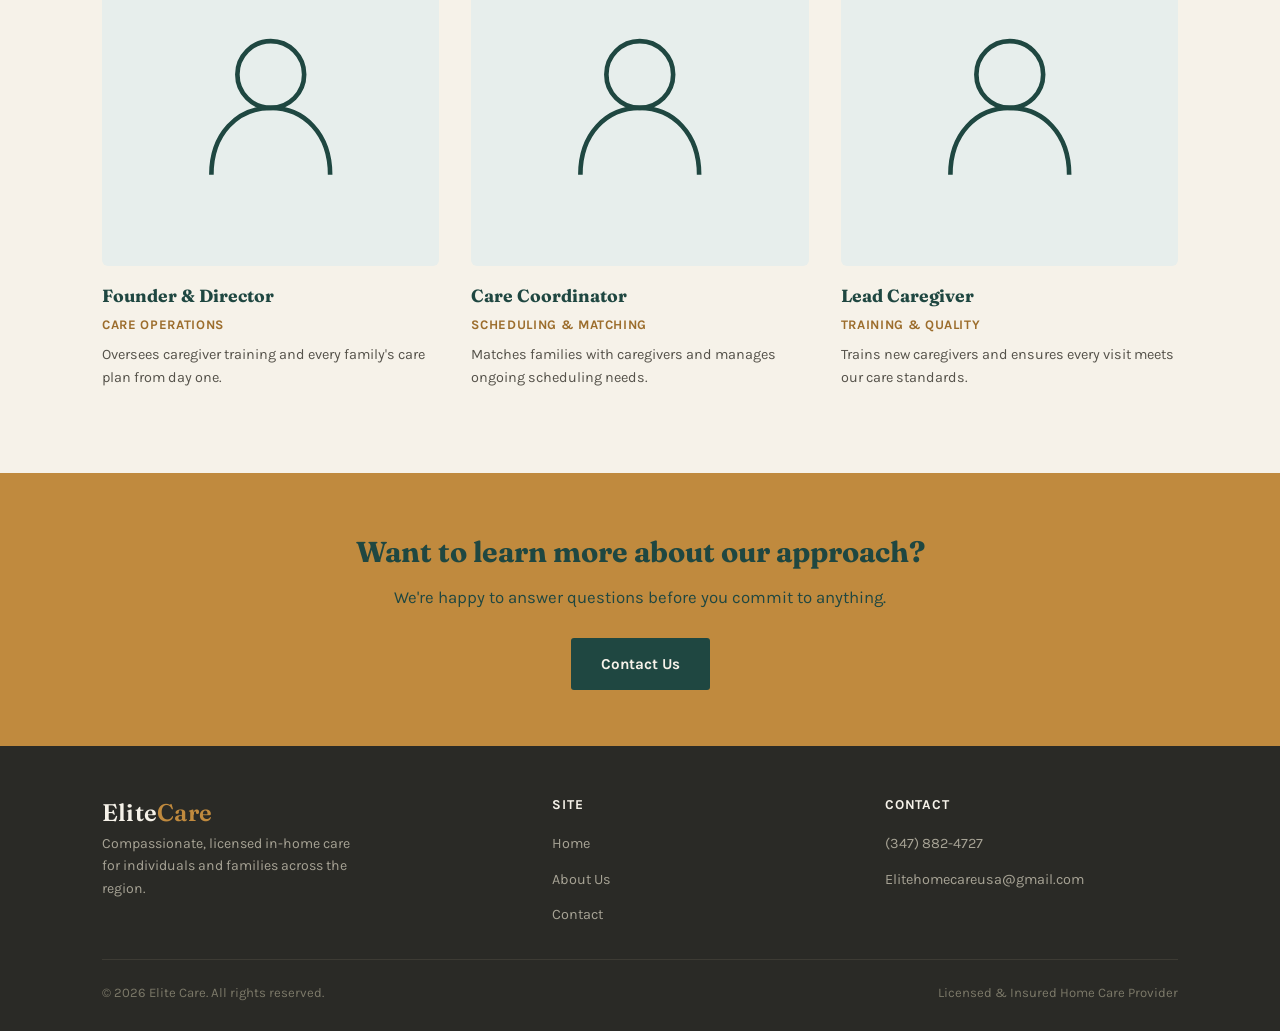
==== commit d796c880: "Update contact information in about.html" ====
--- a/about.html
+++ b/about.html
@@ -142,8 +142,8 @@
       <div class="footer-col">
         <h4>Contact</h4>
         <ul>
-          <li><a href="tel:+15550000000">(555) 000-0000</a></li>
-          <li><a href="mailto:hello@elitecare.com">hello@elitecare.com</a></li>
+          <li><a href="tel:+13478824727">(347) 882-4727</a></li>
+          <li><a href="mailto:Elitehomecareusa@gmail.com">Elitehomecareusa@gmail.com</a></li>
         </ul>
       </div>
     </div>
